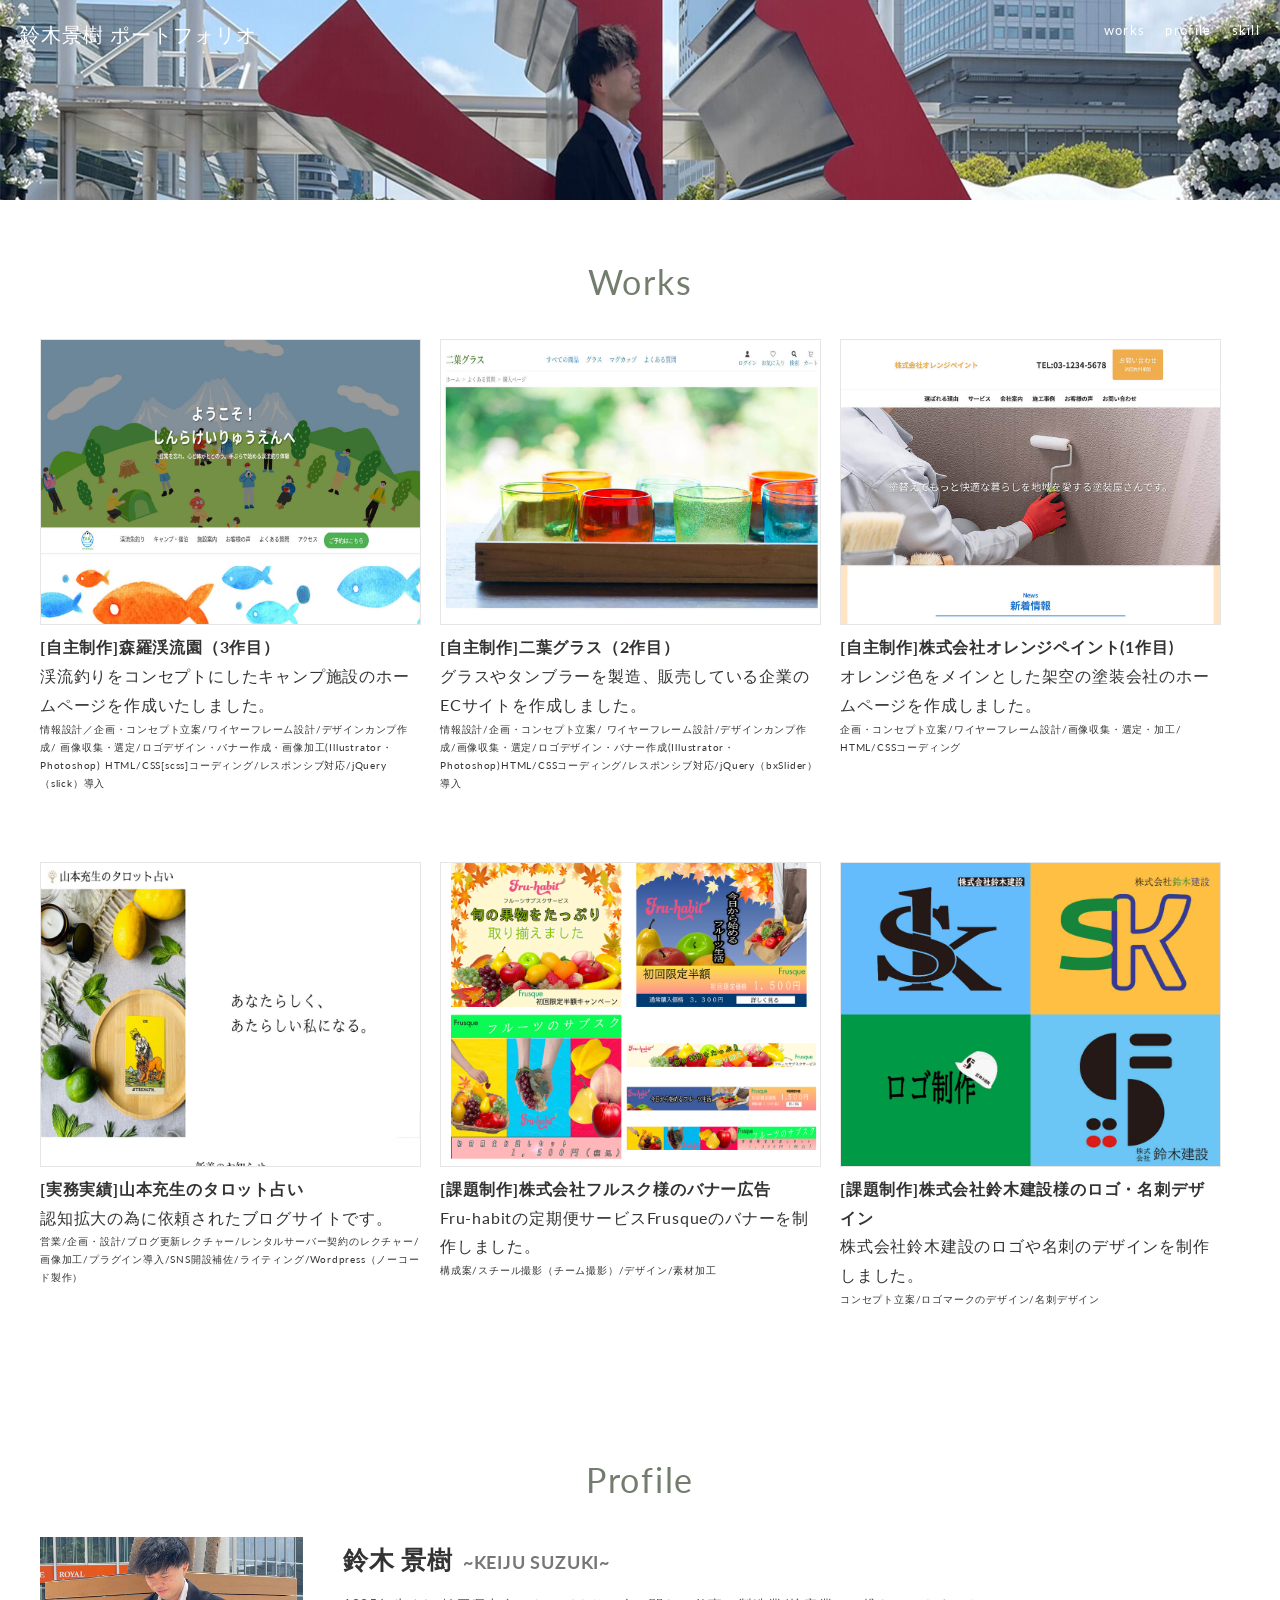
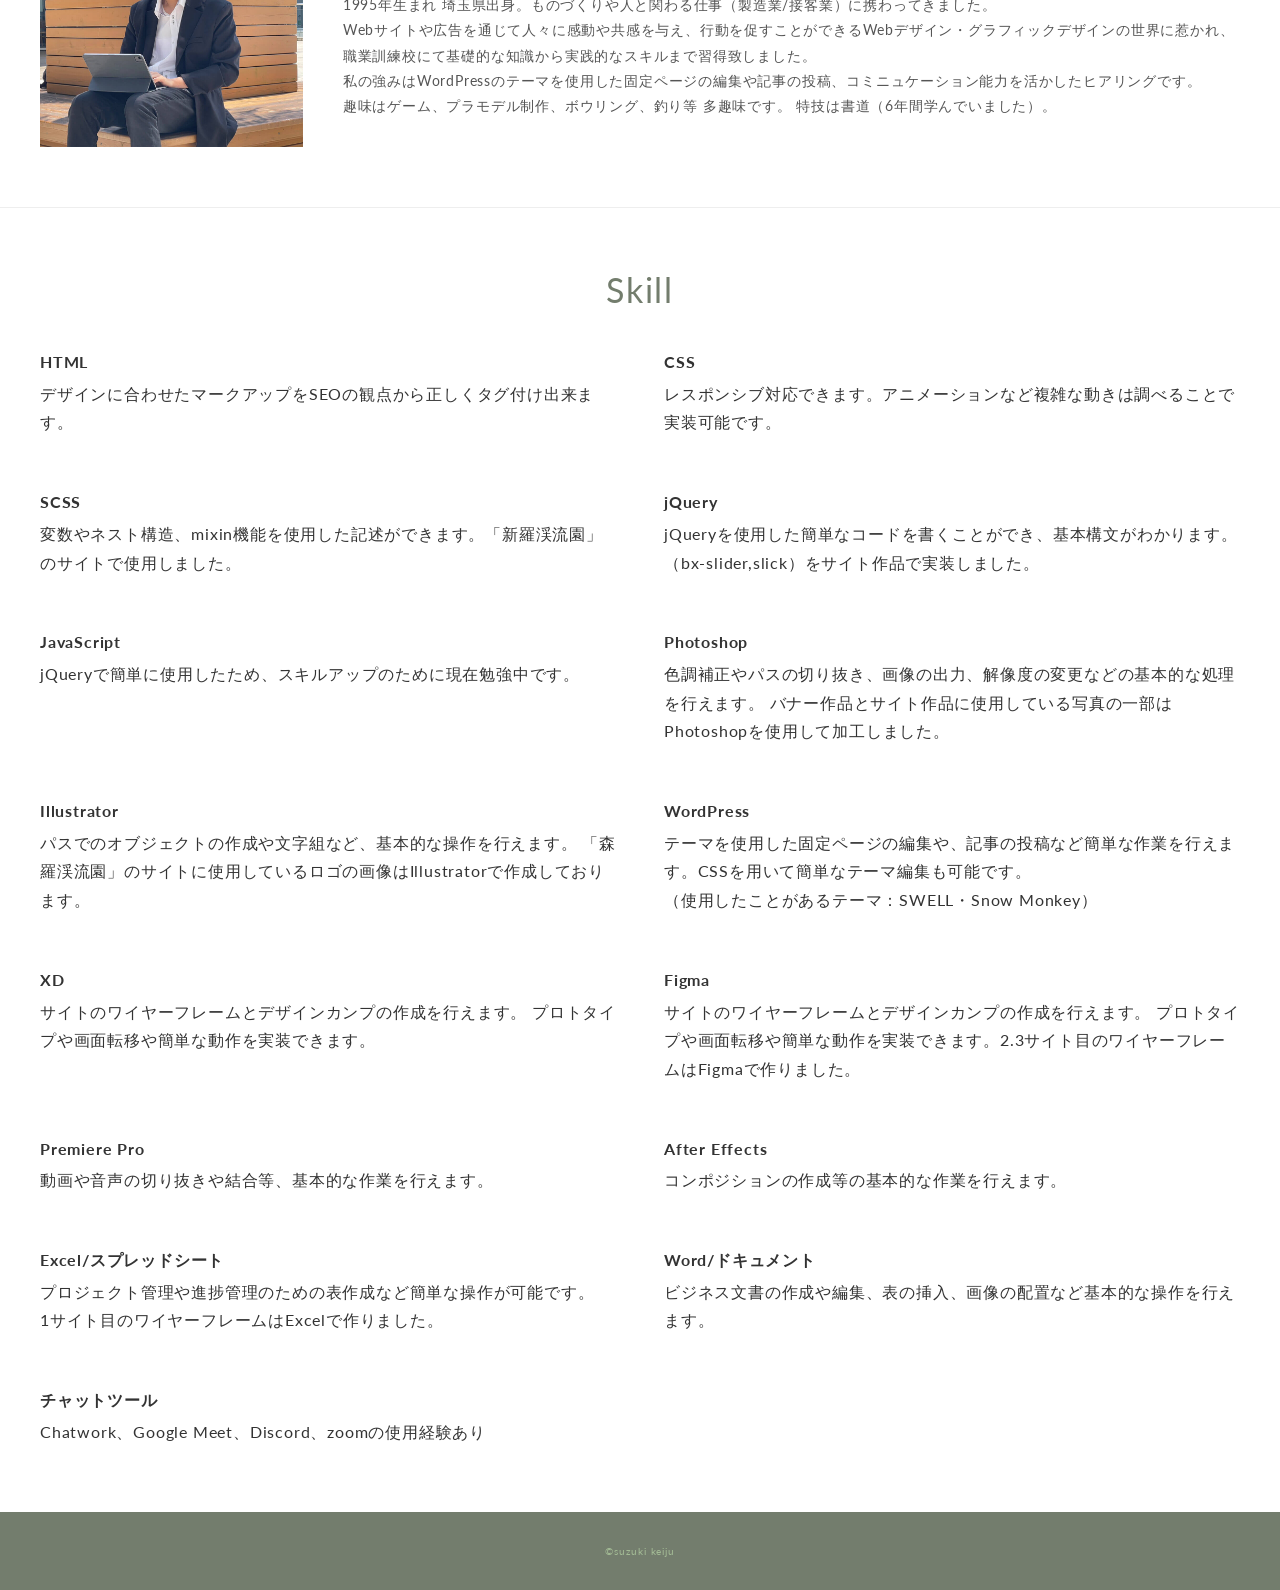
==== index.html @ d857f2e3 "Add files via upload" ====
<!DOCTYPE html>
<html lang="ja">

<head>
  <meta charset="utf-8">
  <meta name="viewport" content="width=device-width,initial-scale=1.0">
  <meta property="og:type" content="website">
  <meta property="og:title" content="鈴木 景樹 ポートフォリオ">
  <meta property="og:url" content="https://adjustacademy.com/d250300/d250312-210937/pf-suzuki/">
  <meta property="og:description" content="鈴木 景樹のポートフォリオサイトです。">
  <meta property="og:image" content="img/ogp.png">
  <meta name="description" content="鈴木 景樹のポートフォリオサイトです">
  <title>鈴木景樹 ポートフォリオ </title>
  <link rel="preconnect" href="https://fonts.gstatic.com">
  <link href="https://fonts.googleapis.com/css2?family=Lato&display=swap" rel="stylesheet">
  <link href="https://fonts.googleapis.com/css?family=Material+Icons+Outlined" rel="stylesheet">
  <link href="css/ress.css" media="all" rel="stylesheet" type="text/css">
  <link href="css/style.css" media="all" rel="stylesheet" type="text/css">
  <link rel="shortcut icon" href="img/favicon.ico">
  <link rel="canonical" href="https://adjustacademy.com/d250300/d250312-210937/pf-suzuki/">
</head>

<body>
  <div class="wrapper">

    <!-- header -->
    <header class="header">
      <div class="header-inner">
        <h1 class="header-logo">
          <a href="index.html">鈴木景樹 ポートフォリオ</a>
        </h1>
        <nav class="header-nav">
          <ul class="header-nav-list">
            <li class="header-nav-item"><a href="#works">works</a></li>
            <li class="header-nav-item"><a href="#profile">profile</a></li>
            <li class="header-nav-item"><a href="#skill">skill</a></li>
          </ul>
        </nav>
      </div>
    </header>
    <!-- /header -->

    <main class="content">
      <!-- main-visual -->
      <div class="main-visual">
        <div class="main-visual-img"></div>
      </div>
      <!-- /main-visual -->

      <!-- works -->
      <section class="works section" id="works">
        <div class="inner">
          <h2 class="title">Works</h2>
          <div class="works-list">
            <a class="works-item" href="three.html">
              <p class="works-img"><img src="./img/sinra.jpg" width="1200" height="900" alt="森羅渓流園の画像" /></p>
              <p class="works-name"><span>[自主制作]</span>森羅渓流園（3作目）</p>
              <p class="works-text">渓流釣りをコンセプトにしたキャンプ施設のホームページを作成いたしました。</p>
              <p class="works-info">情報設計／企画・コンセプト立案/ワイヤーフレーム設計/デザインカンプ作成/
                画像収集・選定/ロゴデザイン・バナー作成・画像加工(Illustrator・Photoshop) HTML/CSS[scss]コーディング/レスポンシブ対応/jQuery（slick）導入
              </p>
            </a>
            <a class="works-item" href="two.html">
              <p class="works-img"><img src="./img/futaba.jpg" width="1200" height="900" alt="二葉グラスの画像" /></p>
              <p class="works-name"><span>[自主制作]</span>二葉グラス（2作目）</p>
              <p class="works-text">グラスやタンブラーを製造、販売している企業のECサイトを作成しました。</p>
              <p class="works-info">情報設計/企画・コンセプト立案/ ワイヤーフレーム設計/デザインカンプ作成/画像収集・選定/ロゴデザイン・バナー作成(Illustrator・Photoshop)HTML/CSSコーディング/レスポンシブ対応/jQuery（bxSlider）導入</p>
            </a>
            <a class="works-item" href="one.html">
              <p class="works-img"><img src="./img/orange.jpg" width="1200" height="900" alt="株式会社オレンジペイントの画像" />
              </p>
              <h3 class="works-name"><span>[自主制作]</span>株式会社オレンジペイント(1作目)</h3>
              <p class="works-text">オレンジ色をメインとした架空の塗装会社のホームページを作成しました。</p>
              <p class="works-info">企画・コンセプト立案/ワイヤーフレーム設計/画像収集・選定・加工/ HTML/CSSコーディング</p>
            </a>
            <a class="works-item" href="yamamoto.html">
              <p class="works-img"><img src="img/yamamoto.jpg" width="1000" height="800" alt="山本充生のタロット占いのサイト画像" /></p>
              <p class="works-name"><span>[実務実績]</span>山本充生のタロット占い</p>
              <p class="works-text">認知拡大の為に依頼されたブログサイトです。</p>
              <p class="works-info">営業/企画・設計/ブログ更新レクチャー/レンタルサーバー契約のレクチャー/画像加工/プラグイン導入/SNS開設補佐/ライティング/Wordpress（ノーコード製作）
              </p>
            </a>
            <a class="works-item" href="banner.html">
              <p class="works-img"><img src="img/banner.jpg" width="1000" height="800" alt="株式会社フルスク様のバナー写真" />
              </p>
              <p class="works-name">[課題制作]株式会社フルスク様のバナー広告</p>
              <p class="works-text">Fru-habitの定期便サービスFrusqueのバナーを制作しました。</p>
              <p class="works-info">構成案/スチール撮影（チーム撮影）/デザイン/素材加工</p>
            </a>
            <a class="works-item" href="rogo.html">
              <p class="works-img"><img src="./img/rogo_main.jpg" width="1200" height="900" alt="ロゴ・名刺デザインの写真" /></p>
              <p class="works-name">[課題制作]株式会社鈴木建設様のロゴ・名刺デザイン</p>
              <p class="works-text">株式会社鈴木建設のロゴや名刺のデザインを制作しました。</p>
              <p class="works-info">コンセプト立案/ロゴマークのデザイン/名刺デザイン</p>
            </a>
          </div>
        </div>
      </section>
      <!-- /works -->

      <div class="profile-section" id="profile">
        <div class="inner">
          <h2 class="title">Profile</h2>
          <div class="profile-content">
            <div class="profile-image">
              <img src="./img/suzuki.jpg" width="400" height="300" alt="鈴木景樹の写真">
            </div>
            <div class="profile-text-content">
              <h3 class="profile-name">鈴木 景樹<span class="english-name">~KEIJU SUZUKI~</span></h3>
              <p class="profile-description">1995年生まれ
                埼玉県出身。ものづくりや人と関わる仕事（製造業/接客業）に携わってきました。<br>
                Webサイトや広告を通じて人々に感動や共感を与え、行動を促すことができるWebデザイン・グラフィックデザインの世界に惹かれ、職業訓練校にて基礎的な知識から実践的なスキルまで習得致しました。<br>
                私の強みはWordPressのテーマを使用した固定ページの編集や記事の投稿、コミニュケーション能力を活かしたヒアリングです。<br>
                趣味はゲーム、プラモデル制作、ボウリング、釣り等 多趣味です。 特技は書道（6年間学んでいました）。
              </p>
            </div>
          </div>
        </div>
      </div>
      <!-- / strengths  -->
    </main>
  </div>


  <!-- skill -->
  <section class="skill section" id="skill">
    <div class="inner">
      <h2 class="title">Skill</h2>
      <div class="skill-list">
        <div class="skill-item">
          <div class="skill-body">
            <h3 class="skill-name">HTML</h3>
            <p class="skill-text">デザインに合わせたマークアップをSEOの観点から正しくタグ付け出来ます。</p>
          </div>
        </div>
        <div class="skill-item">
          <div class="skill-body">
            <h3 class="skill-name">CSS</h3>
            <p class="skill-text">
              レスポンシブ対応できます。アニメーションなど複雑な動きは調べることで実装可能です。
            </p>
          </div>
        </div>
        <div class="skill-item">
          <div class="skill-body">
            <h3 class="skill-name">SCSS</h3>
            <p class="skill-text">
              変数やネスト構造、mixin機能を使用した記述ができます。「新羅渓流園」のサイトで使用しました。
            </p>
          </div>
        </div>
        <div class="skill-item">
          <div class="skill-body">
            <h3 class="skill-name">jQuery</h3>
            <p class="skill-text">
              jQueryを使用した簡単なコードを書くことができ、基本構文がわかります。<br>
              （bx-slider,slick）をサイト作品で実装しました。
            </p>
          </div>
        </div>
        <div class="skill-item">
          <div class="skill-body">
            <h3 class="skill-name">JavaScript</h3>
            <p class="skill-text">
              jQueryで簡単に使用したため、スキルアップのために現在勉強中です。
            </p>
          </div>
        </div>
        <div class="skill-item">
          <div class="skill-body">
            <h3 class="skill-name">Photoshop</h3>
            <p class="skill-text">
              色調補正やパスの切り抜き、画像の出力、解像度の変更などの基本的な処理を行えます。
              バナー作品とサイト作品に使用している写真の一部はPhotoshopを使用して加工しました。
            </p>
          </div>
        </div>
        <div class="skill-item">
          <div class="skill-body">
            <h3 class="skill-name">Illustrator</h3>
            <p class="skill-text">
              パスでのオブジェクトの作成や文字組など、基本的な操作を行えます。
              「森羅渓流園」のサイトに使用しているロゴの画像はIllustratorで作成しております。
            </p>
          </div>
        </div>
        <div class="skill-item">
          <div class="skill-body">
            <h3 class="skill-name">WordPress</h3>
            <p class="skill-text">
              テーマを使用した固定ページの編集や、記事の投稿など簡単な作業を行えます。CSSを用いて簡単なテーマ編集も可能です。<br>
              （使用したことがあるテーマ：SWELL・Snow Monkey）
            </p>
          </div>

        </div>
        <div class="skill-item">
          <div class="skill-body">
            <h3 class="skill-name">XD</h3>
            <p class="skill-text">
              サイトのワイヤーフレームとデザインカンプの作成を行えます。
              プロトタイプや画面転移や簡単な動作を実装できます。
            </p>
          </div>
        </div>
        <div class="skill-item">
          <div class="skill-body">
            <h3 class="skill-name">Figma</h3>
            <p class="skill-text">
              サイトのワイヤーフレームとデザインカンプの作成を行えます。
              プロトタイプや画面転移や簡単な動作を実装できます。2.3サイト目のワイヤーフレームはFigmaで作りました。
            </p>
          </div>
        </div>
        <div class="skill-item">
          <div class="skill-body">
            <h3 class="skill-name">Premiere Pro</h3>
            <p class="skill-text">
              動画や音声の切り抜きや結合等、基本的な作業を行えます。
            </p>
          </div>
        </div>
        <div class="skill-item">
          <div class="skill-body">
            <h3 class="skill-name">After Effects</h3>
            <p class="skill-text">
              コンポジションの作成等の基本的な作業を行えます。
            </p>
          </div>
        </div>
        <div class="skill-item">
          <div class="skill-body">
            <h3 class="skill-name">Excel/スプレッドシート</h3>
            <p class="skill-text">
              プロジェクト管理や進捗管理のための表作成など簡単な操作が可能です。<br>
              1サイト目のワイヤーフレームはExcelで作りました。
            </p>
          </div>
        </div>
        <div class="skill-item">
          <div class="skill-body">
            <h3 class="skill-name">Word/ドキュメント</h3>
            <p class="skill-text">
              ビジネス文書の作成や編集、表の挿入、画像の配置など基本的な操作を行えます。
            </p>
          </div>
        </div>
        <div class="skill-item">
          <div class="skill-body">
            <h3 class="skill-name">チャットツール</h3>
            <p class="skill-text">
              Chatwork、Google Meet、Discord、zoomの使用経験あり
            </p>
          </div>
        </div>
      </div>
    </div>
  </section>
  <!-- /skill -->


  <!-- footer -->
  <footer class="footer">
    <div class="copyright">&copy;suzuki keiju</div>
  </footer>
  <!-- /footer -->
  <script src="https://ajax.googleapis.com/ajax/libs/jquery/3.5.1/jquery.min.js"></script>
  <script type="text/javascript" src="js/script.js"></script>
</body>

</html>
---- css/ress.css ----
/*!
 * ress.css • v3.0.1
 * MIT License
 * github.com/filipelinhares/ress
 */

/* # =================================================================
   # Global selectors
   # ================================================================= */

html {
  box-sizing: border-box;
  word-break: normal;
  -moz-tab-size: 4;
  tab-size: 4;

  -webkit-text-size-adjust: 100%; /* Prevent adjustments of font size after orientation changes in iOS */
}

*,
::before,
::after {
  box-sizing: inherit;
  background-repeat: no-repeat; /* Set `background-repeat: no-repeat` to all elements and pseudo elements */
}

::before,
::after {
  vertical-align: inherit;
  text-decoration: inherit; /* Inherit text-decoration and vertical align to ::before and ::after pseudo elements */
}

* {
  margin: 0;
  padding: 0; /* Reset `padding` and `margin` of all elements */
}

/* # =================================================================
   # General elements
   # ================================================================= */

hr {
  overflow: visible; /* Show the overflow in Edge and IE */
  height: 0; /* Add the correct box sizing in Firefox */
}

details,
main {
  display: block; /* Render the `main` element consistently in IE. */
}

summary {
  display: list-item; /* Add the correct display in all browsers */
}

small {
  font-size: 80%; /* Set font-size to 80% in `small` elements */
}

[hidden] {
  display: none; /* Add the correct display in IE */
}

abbr[title] {
  /* Add the correct text decoration in Chrome, Edge, IE, Opera, and Safari */
  text-decoration: underline;
  text-decoration: underline dotted;
  border-bottom: none; /* Remove the bottom border in Chrome 57 */
}

a {
  background-color: transparent; /* Remove the gray background on active links in IE 10 */
}

a:active,
a:hover {
  outline-width: 0; /* Remove the outline when hovering in all browsers */
}

code,
kbd,
pre,
samp {
  font-family: monospace, monospace; /* Specify the font family of code elements */
}

pre {
  font-size: 1em; /* Correct the odd `em` font sizing in all browsers */
}

b,
strong {
  font-weight: bolder; /* Add the correct font weight in Chrome, Edge, and Safari */
}

/* https://gist.github.com/unruthless/413930 */
sub,
sup {
  position: relative;
  font-size: 75%;
  line-height: 0;
  vertical-align: baseline;
}

sub {
  bottom: -.25em;
}

sup {
  top: -.5em;
}

/* # =================================================================
   # Forms
   # ================================================================= */

input {
  border-radius: 0;
}

/* Replace pointer cursor in disabled elements */
[disabled] {
  cursor: default;
}

[type="number"]::-webkit-inner-spin-button,
[type="number"]::-webkit-outer-spin-button {
  height: auto; /* Correct the cursor style of increment and decrement buttons in Chrome */
}

[type="search"] {
  outline-offset: -2px; /* Correct the outline style in Safari */

  -webkit-appearance: textfield; /* Correct the odd appearance in Chrome and Safari */
}

[type="search"]::-webkit-search-decoration {
  -webkit-appearance: none; /* Remove the inner padding in Chrome and Safari on macOS */
}

textarea {
  overflow: auto; /* Internet Explorer 11+ */
  resize: vertical; /* Specify textarea resizability */
}

button,
input,
optgroup,
select,
textarea {
  font: inherit; /* Specify font inheritance of form elements */
}

optgroup {
  font-weight: bold; /* Restore the font weight unset by the previous rule */
}

button {
  overflow: visible; /* Address `overflow` set to `hidden` in IE 8/9/10/11 */
}

button,
select {
  text-transform: none; /* Firefox 40+, Internet Explorer 11- */
}

/* Apply cursor pointer to button elements */
button,
[type="button"],
[type="reset"],
[type="submit"],
[role="button"] {
  cursor: pointer;
  color: inherit;
}

/* Remove inner padding and border in Firefox 4+ */
button::-moz-focus-inner,
[type="button"]::-moz-focus-inner,
[type="reset"]::-moz-focus-inner,
[type="submit"]::-moz-focus-inner {
  padding: 0;
  border-style: none;
}

/* Replace focus style removed in the border reset above */
button:-moz-focusring,
[type="button"]::-moz-focus-inner,
[type="reset"]::-moz-focus-inner,
[type="submit"]::-moz-focus-inner {
  outline: 1px dotted ButtonText;
}

button,
html [type="button"],
/* Prevent a WebKit bug where (2) destroys native `audio` and `video`controls in Android 4 */
[type="reset"],
[type="submit"] {
  -webkit-appearance: button; /* Correct the inability to style clickable types in iOS */
}

/* Remove the default button styling in all browsers */
button,
input,
select,
textarea {
  border-style: none;
  background-color: transparent;
}

/* Style select like a standard input */
select {
  -webkit-appearance: none; /* Chrome 41+ */
  -moz-appearance: none; /* Firefox 36+ */
}

select::-ms-expand {
  display: none; /* Internet Explorer 11+ */
}

select::-ms-value {
  color: currentColor; /* Internet Explorer 11+ */
}

legend {
  display: table; /* Correct the text wrapping in Edge and IE */
  max-width: 100%; /* Correct the text wrapping in Edge and IE */
  max-width: 100%; /* Correct the text wrapping in Edge 18- and IE */
  white-space: normal; /* Correct the text wrapping in Edge and IE */
  color: inherit; /* Correct the color inheritance from `fieldset` elements in IE */
  border: 0; /* Correct `color` not being inherited in IE 8/9/10/11 */
}

::-webkit-file-upload-button {
  font: inherit; /* Change font properties to `inherit` in Chrome and Safari */
  color: inherit;
  /* Correct the inability to style clickable types in iOS and Safari */

  -webkit-appearance: button;
}

/* # =================================================================
   # Specify media element style
   # ================================================================= */

img {
  border-style: none; /* Remove border when inside `a` element in IE 8/9/10 */
}

/* Add the correct vertical alignment in Chrome, Firefox, and Opera */
progress {
  vertical-align: baseline;
}

/* # =================================================================
   # Accessibility
   # ================================================================= */

/* Hide content from screens but not screenreaders */
@media screen {
  [hidden~="screen"] {
    display: inherit;
  }
  [hidden~="screen"]:not(:active):not(:focus):not(:target) {
    position: absolute !important;
    clip: rect(0 0 0 0) !important;
  }
}

/* Specify the progress cursor of updating elements */
[aria-busy="true"] {
  cursor: progress;
}

/* Specify the pointer cursor of trigger elements */
[aria-controls] {
  cursor: pointer;
}

/* Specify the unstyled cursor of disabled, not-editable, or otherwise inoperable elements */
[aria-disabled] {
  cursor: default;
}
---- css/style.css ----
body {
  font-family: "Lato","Helvetica Neue",Arial,"Hiragino Kaku Gothic ProN","Hiragino Sans",Meiryo,sans-serif;
  font-size: 14px;
  line-height: 1.8;
  letter-spacing: .8px;
  color: #333;
}

a {
  transition: opacity .3s;
  text-decoration: none;
  color: #1ca9e3;
}

p {
  font-size: 16px;
  line-height: 1.8;
  letter-spacing: 0.8px;
  color: #333;
}

h4 {
  margin-top: 20px;
}

img {
  max-width: 100%;
  height: auto;
  vertical-align: bottom;
  border-style: none;
}

ul,
li {
  font-size: 16px;
  list-style: none;
  margin-bottom: 5px;
}

.pc-only {
  display: block;
}

.sp-only {
  display: none;
}

.fixed_btn {
  position: fixed;
  bottom: 20px;
  right: 20px;
  font-size: 16px;
  font-weight: 700;
  background-color: #f7a93a;
  color: #eee;
  border: none;
  border-radius: 50%;
  width: 100px;
  height: 100px;
  padding: 10px;
  cursor: pointer;
  box-shadow: #333;
  z-index: 1000;
}

/*--------------------------------
 レイアウト
---------------------------------*/
.section {
  padding: 65px 0;
}

.inner {
  max-width: 1400px;
  margin: 0 auto;
  padding: 0 40px;
  
}

.persona_main{
  display: flex;
  max-width: 100%;
  margin-bottom: 2.5em;
  border: 1px solid #333;
}

.persona-category {
  width: 150px;
  height: auto;
}

.persona-detail {
  width: 100%;
  height: auto;
}

.persona-category dt,
.persona-detail dt {
  background-color: #e6e6e6;
}

.persona-category dt,
.persona-category dd,
.persona-detail dt,
.persona-detail dd {
  border-top: 1px solid #333;
  border-left: 1px solid #333;
  padding: 5px;
}


/*--------------------------------
 見出し
---------------------------------*/
.title {
  font-size: 34px;
  font-weight: normal;
  line-height: 1;
  margin-bottom: 40px;
  text-align: center;
  letter-spacing: .05em;
  color: #737d6d;
}

.lead {
  margin-bottom: 30px;
  text-align: center;
}

/*--------------------------------
ヘッダー
---------------------------------*/
.header {
  position: fixed;
  top: 0;
  z-index: 1;
  width: 100%;
  transition: background-color .6s;
}

.header.active {
  background-color: #737d6d;
}

.header-inner {
  display: flex;
  align-items: center;
  justify-content: space-between;
  padding: 15px 20px;
}

.header-logo {
  font-size: 20px;
  font-weight: normal;
  line-height: 1.2;
  margin-right: 20px;
  letter-spacing: .05em;
}

.header-logo a {
  color: #fff;
}

.header-nav-list {
  display: flex;
  justify-content: space-between;
}

.header-nav-item:not(:last-child) {
  margin-right: 20px;
}

.header-nav-item a {
  font-size: 13px;
  padding: 5px 0;
  letter-spacing: .1em;
  color: #fff;
}

.header-nav-item a:hover {
  opacity: .8;
}

/*--------------------------------
 メインビジュアル
---------------------------------*/
.main-visual-img {
    max-width: 1400px;
    margin: 0 auto;
    height: 200px;
    background-image: url(../img/header.jpg);
    object-fit: cover;
    background-repeat: no-repeat;
    background-position: center;
    background-size: cover;
}

.strengths-name {
  margin-bottom: 10px;
  border-bottom: 1px solid #e6e6e6;
}

.strengths-text {
  margin: 10px 0 10px 0;
}


/*--------------------------------
 プロフィール
---------------------------------*/
.profile {
  padding: 50px 0;
  /* background-image: url(../img/back-img.jpeg); */
}

.profile-title {
  font-size: 2.0rem;
  margin-bottom: 20px;
  text-align: center;
  font-weight: bold;
  color: #333;
}

.profile-text {
  max-width: 800px;
  font-size: 1.0rem;
  margin: 0 auto;
  background-color: rgba(255, 255, 255, 0.8);
 
}

/*--------------------------------
 Works
---------------------------------*/
.works-list {
  display: flex;
  flex-wrap: wrap;
  margin-bottom: -40px;
}

.works-item {
  width: 31.74603%;
  margin-right: 1.58730%;
  margin-bottom: 50px;
  color: #333;
}

.works-item:hover {
  opacity: .9;
}

.works-item:nth-of-type(3n) {
  margin-right: 0;
}

.works-img img {
  border: 1px solid #e6e6e6;
  /* height: 300px;
  width: 100%;
  object-fit: cover; */
}

.works-name {
  font-size: 16px;
  font-weight: bold;
  margin-top: 8px;
}

.works-info {
  font-size: 10px;
  margin-bottom: 20px;
}

/* リスト */

.article {
  padding: 50px 0;
}

.article-inner {
  max-width: 1040px;
  margin: 0 auto;
  padding: 0 20px;
}

.article-title {
  margin-bottom: 20px;
  text-align: center;
}

.article-img {
  margin-bottom: 20px;
  text-align: center;
}

/* .article-img>a>img {
  max-width: 1024px;
  width: 72%;
  height: auto;
} */

.article-body {
  max-width: 1000px;
  margin: 0 auto;
}

.article-info-title {
  font-size: 15px;
}

.button-link {
  display: inline-block;
  padding: 0.6em 1.2em;
  background: linear-gradient(rgb(12, 49, 1), rgb(2, 177, 25));
  color: #fff;
  text-decoration: none;
  border-radius: 3px;
  font-weight: bold;
}

.article-body img {
  margin-bottom: 10px;
}

.article-body p {
  margin-bottom: 10px;
}

.home-link {
  text-align: center;
}

.article-info-title {
  font-size: 16px;
}

.article-info-table{
  border: 1px solid #e6e6e6;
  margin-bottom: 30px;
}
.article-info-table tbody tr td{
  border: 1px solid #e6e6e6;
  padding: 20px;
  text-align: unset;
}

.article-info-table tbody tr td span{
  display: block;
}

.article-info-table tbody tr td:first-child{
  background-color: #e6e6e6;
  text-align: start;
}

/*--------------------------------
 Skill
---------------------------------*/
.skill-list {
  display: flex;
  flex-wrap: wrap;
  justify-content: space-between;
  margin-bottom: -50px;
}

.skill-item {
  display: flex;
  align-items: flex-start;
  justify-content: space-between;
  width: 48%;
  margin-bottom: 50px;
}

.skill-img {
  width: 60px;
  height: auto;
  margin-right: 20px;
}

.skill-body {
  flex: 1;
}

.skill-name {
  margin-bottom: 3px;
}

/*--------------------------------
 Profile
---------------------------------*/
/* プロフィールセクション (前回と同じ) */
.profile-section {
    background-color: #fff;
    padding: 60px 0;
    border-bottom: 1px solid #eee;
}

.profile-content {
    display: flex;
    align-items: flex-start; 
    gap: 40px;
}

.profile-image {
    width: 400px;
    object-fit: cover; 
}

.profile-image img {
    max-width: 100%;
    width: 400px;
    height: auto;
    /* display: block;  */
}

.profile-text-content {
    flex-grow: 1; 
    min-width: 300px; 
}

.profile-name {
    font-size: 1.8em;
    margin-bottom: 10px;
    color: #333;
    text-align: left; 
}

.profile-name .english-name {
    font-size: 0.7em;
    color: #777;
    margin-left: 10px;
}

.profile-description {
    font-size: 1em;
    line-height: 1.8;
    color: #555;
    margin-bottom: 20px;
    text-align: left; 
}

/*--------------------------------
 ページトップ
---------------------------------*/
.page-top {
  font-weight: bold;
  padding: 10px;
  cursor: pointer;
  text-align: center;
  background-color: #e6e6e6;
}

.page-top .material-icons-outlined {
  vertical-align: bottom;
}

/*--------------------------------
 フッター
---------------------------------*/
.footer {
  padding: 30px;
  background-color: #737d6d;
}

.copyright {
  font-size: 10px;
  text-align: center;
  color: #a3bb95;
}

/*--------------------------------
 下層：Worksページ
---------------------------------*/
.article {
  padding: 50px 0;
}

.article-inner {
  max-width: 1020px;
  margin: 0 auto;
  padding: 0 20px;
}

.article-title {
  font-size: 2.2rem;
  font-weight: bold;
  color: #4C6A92;
  padding-bottom: 5px;
  border-bottom: 2px solid #6F8DB2;
  margin-bottom: 16px;
}

.article-img {
  margin-bottom: 20px;
  border: 1px solid #e6e6e6
}

.article-body {
  width: 100%;
  margin: 0 auto;
}

.article-info-title {
  margin: 25px 0 5px;
  font-size: 16px;
  font-weight: bold;
  color: #245337;
  padding-bottom: 5px;
  border-bottom: 2px solid #1e6514;
  
}

.article-body img {
  display: block;
  margin: 0 auto 30px auto;
}

.article-body p {
  margin-bottom: 10px;
}

.home-link {
  text-align: center;;
}


/* ペルソナの表示 */
.article-persona-img {
  display: flex;
  margin: 0 auto;
  height: auto;
  justify-content: space-between;
  gap: 10px;
}

.article-persona-img a {
  margin: 0 auto;
  height: auto;
}

/* three ペルソナ */
.img-box {
  height: 500px;
  overflow: scroll;
  border: 1px solid #838b9a;
}




/*media Queries 767
----------------------------------------------------*/
@media screen and (max-width: 820px) {
  body {
    font-size: 13px;
    line-height: 1.7;
  }

  .pc-only {
    display: none;
  }

  .sp-only {
    display: block;
  }

  /* 見出し */
  .title {
    font-size: 26px;
    margin-bottom: 30px;
  }

  /* レイアウト */
  .section {
    padding: 50px 0;
  }

  .inner {
    padding: 0 15px;
  }

  /* ヘッダー */
  .header-logo {
    font-size: 10px;
  }

  .header-nav-item:not(:last-child) {
    margin-right: 10px;
  }

  .header-nav-item a {
    font-size: 10px;
  }

  /* メインビジュアル */
  .main-visual-img {
    height: 200px;  
  }

  /* プロフィール */
  .profile {
    padding: 30px 0;
  }
  .profile-title {
    font-size: 20px;
  }

  /* Works */
  .works-name {
    font-size: 12px;
  }

  .works-list {
    justify-content: space-between;
  }

  .works-item {
    flex: 0 0 48%;
    margin-right: 0;
    margin-bottom: 30px;
  }

  /* Skill */
  .skill-list {
    display: block;
    margin-bottom: 0;
  }

  .skill-item {
    width: 100%;
    margin-bottom: 35px;
  }

  .skill-item:last-child {
    margin-bottom: 0;
  }

  /* profile */
     .profile-content {
        flex-direction: column; 
        align-items: center; 
        gap: 30px;
    }

    .profile-image {
        width: 350px;
    }

    /* .profile-name,
    .profile-description,
    .profile-email {
        text-align: center; 
    } */

  /* フッター */
  .footer {
    padding: 20px 0;
  }
}
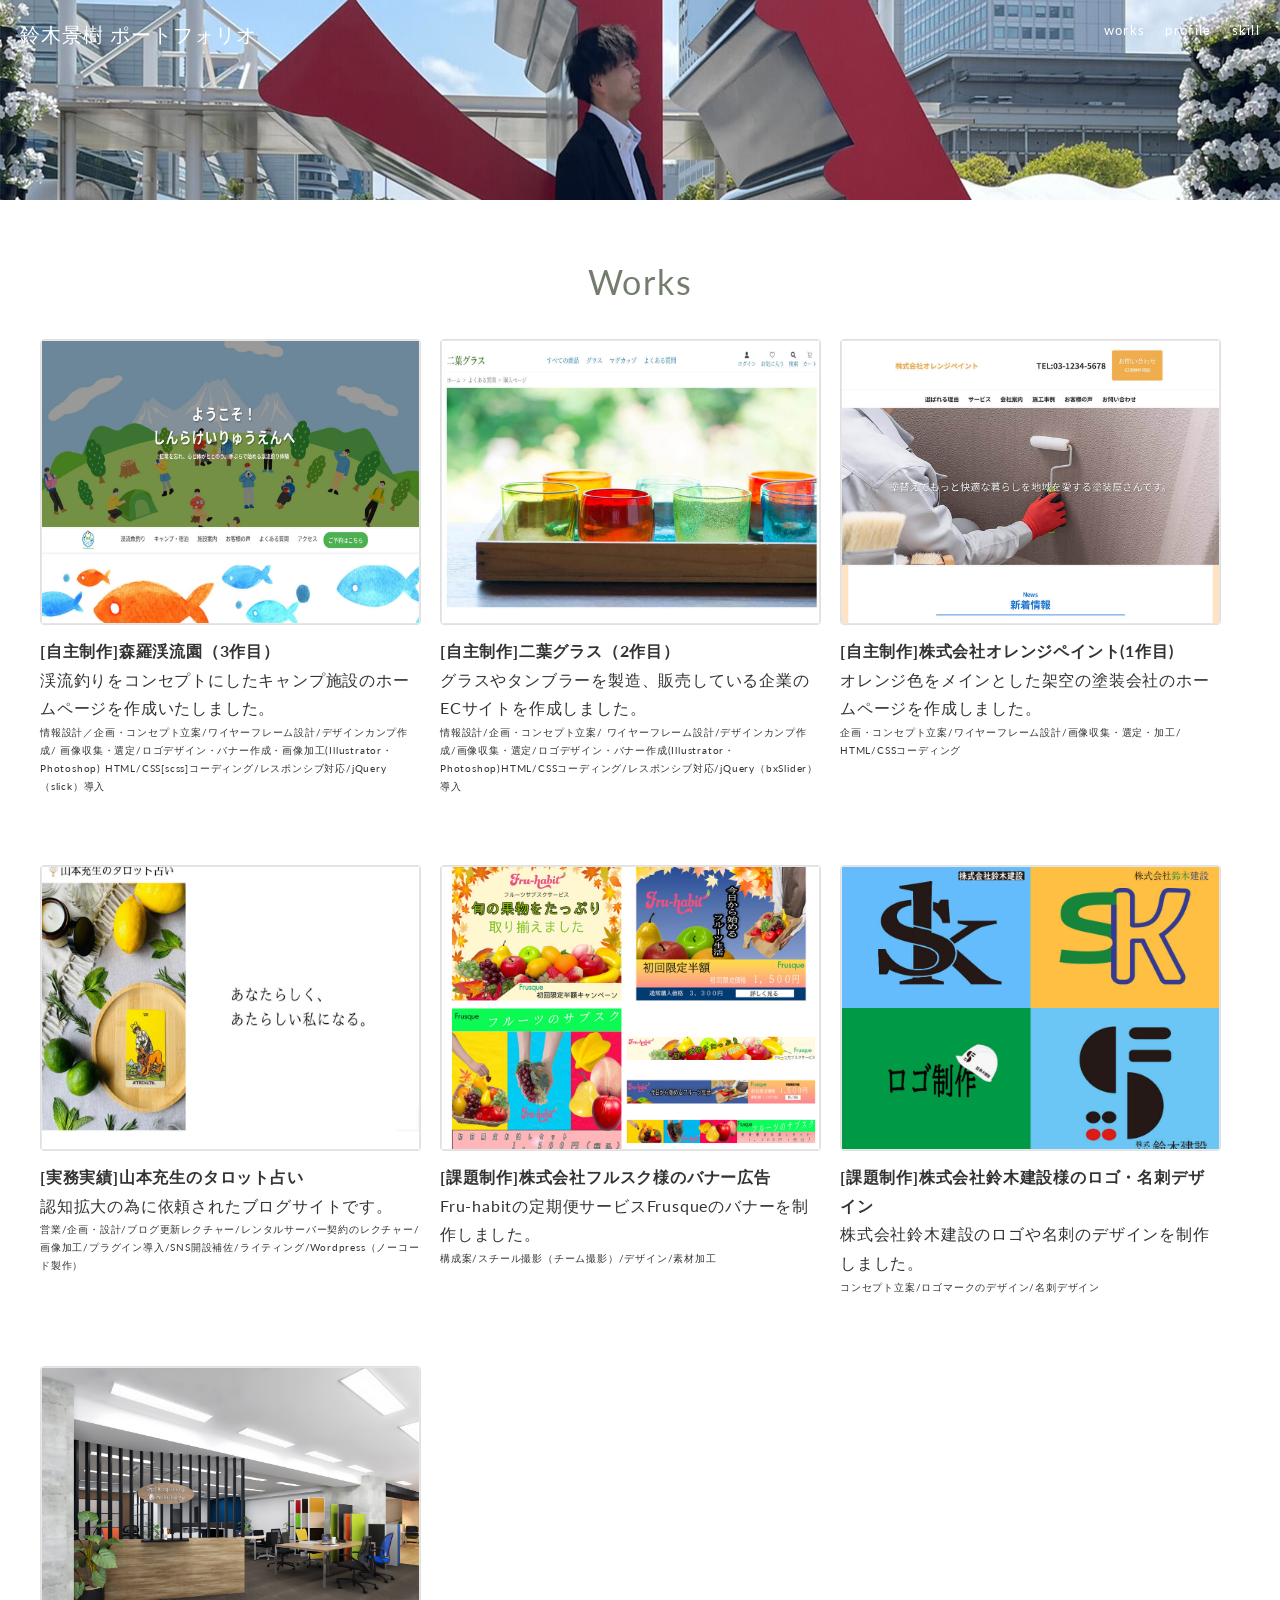
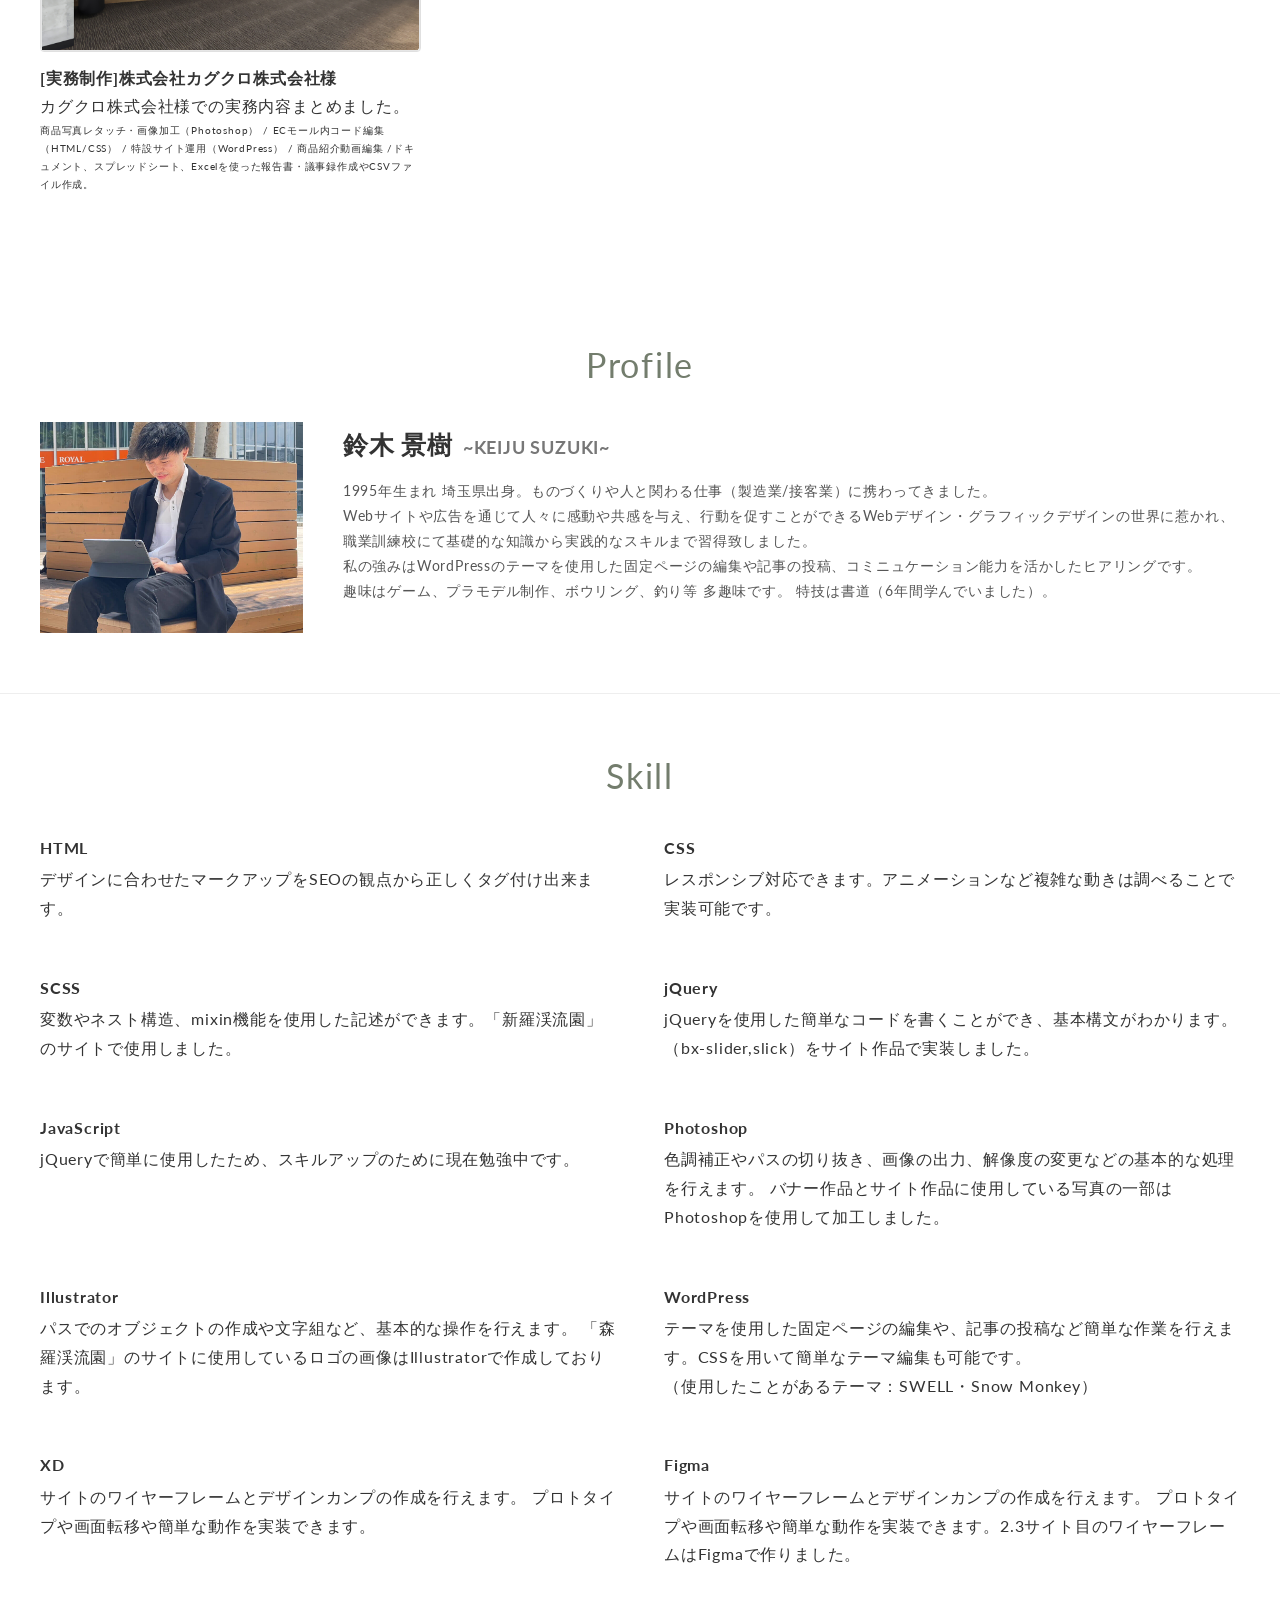
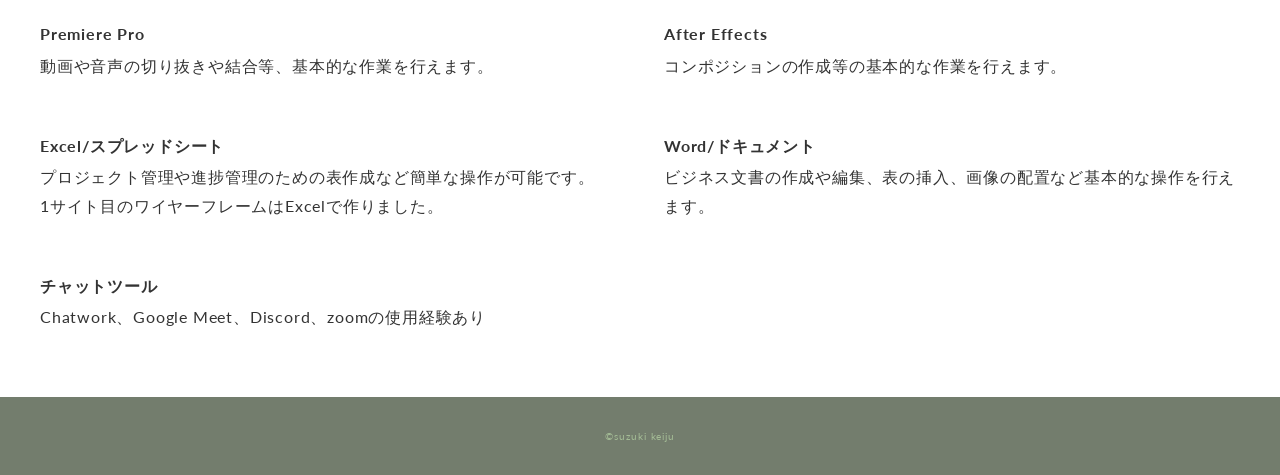
==== commit b74ecf2d: "Add files via upload" ====
--- a/index.html
+++ b/index.html
@@ -6,7 +6,7 @@
   <meta name="viewport" content="width=device-width,initial-scale=1.0">
   <meta property="og:type" content="website">
   <meta property="og:title" content="鈴木 景樹 ポートフォリオ">
-  <meta property="og:url" content="https://adjustacademy.com/d250300/d250312-210937/pf-suzuki/">
+  <meta property="og:url" content="https://keiju-suzuki.github.io/my-portfoliowebsite//">
   <meta property="og:description" content="鈴木 景樹のポートフォリオサイトです。">
   <meta property="og:image" content="img/ogp.png">
   <meta name="description" content="鈴木 景樹のポートフォリオサイトです">
@@ -17,7 +17,7 @@
   <link href="css/ress.css" media="all" rel="stylesheet" type="text/css">
   <link href="css/style.css" media="all" rel="stylesheet" type="text/css">
   <link rel="shortcut icon" href="img/favicon.ico">
-  <link rel="canonical" href="https://adjustacademy.com/d250300/d250312-210937/pf-suzuki/">
+  <link rel="canonical" href="https://keiju-suzuki.github.io/my-portfoliowebsite/">
 </head>
 
 <body>
@@ -92,6 +92,12 @@
               <p class="works-name">[課題制作]株式会社鈴木建設様のロゴ・名刺デザイン</p>
               <p class="works-text">株式会社鈴木建設のロゴや名刺のデザインを制作しました。</p>
               <p class="works-info">コンセプト立案/ロゴマークのデザイン/名刺デザイン</p>
+            </a>
+            <a class="works-item" href="kagukuro.html">
+              <p class="works-img"><img src="./img/kagukuro-main.jpg" width="1200" height="900" alt="カグクロ株式会社様の写真" /></p>
+              <p class="works-name">[実務制作]株式会社カグクロ株式会社様</p>
+              <p class="works-text">カグクロ株式会社様での実務内容まとめました。</p>
+              <p class="works-info">商品写真レタッチ・画像加工（Photoshop） / ECモール内コード編集（HTML/CSS） / 特設サイト運用（WordPress） / 商品紹介動画編集 /ドキュメント、スプレッドシート、Excelを使った報告書・議事録作成やCSVファイル作成。</p>
             </a>
           </div>
         </div>
--- a/css/style.css
+++ b/css/style.css
@@ -71,7 +71,7 @@
 }
 
 .inner {
-  max-width: 1400px;
+  max-width: 1500px;
   margin: 0 auto;
   padding: 0 40px;
   
@@ -185,7 +185,7 @@
  メインビジュアル
 ---------------------------------*/
 .main-visual-img {
-    max-width: 1400px;
+    max-width: 1500px;
     margin: 0 auto;
     height: 200px;
     background-image: url(../img/header.jpg);
@@ -278,7 +278,7 @@
 }
 
 .article-inner {
-  max-width: 1040px;
+  max-width: 1200px;
   margin: 0 auto;
   padding: 0 20px;
 }
@@ -300,7 +300,7 @@
 } */
 
 .article-body {
-  max-width: 1000px;
+  max-width: 1200px;
   margin: 0 auto;
 }
 
@@ -476,7 +476,7 @@
 }
 
 .article-inner {
-  max-width: 1020px;
+  max-width: 1200px;
   margin: 0 auto;
   padding: 0 20px;
 }
@@ -545,8 +545,73 @@
   border: 1px solid #838b9a;
 }
 
-
-
+/* ここからカグクロ*/
+/* ----------------------------------
+  制作・実務イメージ 2列グリッドレイアウト
+---------------------------------- */
+.work-grid {
+  display: flex;
+  flex-wrap: wrap;
+  gap: 30px 20px; 
+  margin-top: 20px;
+}
+
+.work-grid-item {
+  width: calc(50% - 10px); 
+  box-sizing: border-box;
+}
+
+.img-container {
+  overflow: hidden;
+  border-radius: 4px;
+  border: 1px solid #838b9a;
+  background-color: #f5f5f5;
+  margin-bottom: 0px;
+  aspect-ratio:  15/10;
+}
+
+.img-container a {
+  display: block;
+  width: 100%;
+  height: 100%;
+}
+
+.img-container img {
+  display: block;
+  width: 100%;
+  height: auto;
+}
+/* タイトルとリンクの設定 */
+.work-grid-title {
+  margin: 0 0 6px;
+  font-size: 1rem;
+}
+
+.work-grid-title a {
+  color: #333333; 
+  text-decoration: none;
+  display: inline-flex;
+  align-items: center;
+  gap: 4px;
+}
+
+/* 画像を包む枠の設定 */
+.works-img {
+  width: 100%;
+  aspect-ratio: 4 / 3; 
+  overflow: hidden;
+  border-radius: 4px; 
+  border: 1px solid #e0e0e0; 
+  margin-bottom: 12px;
+}
+
+/* 枠内の画像の設定 */
+.works-img img {
+  display: block;
+  width: 100%;
+  height: 100%;
+  object-fit: cover; 
+}
 
 /*media Queries 767
 ----------------------------------------------------*/
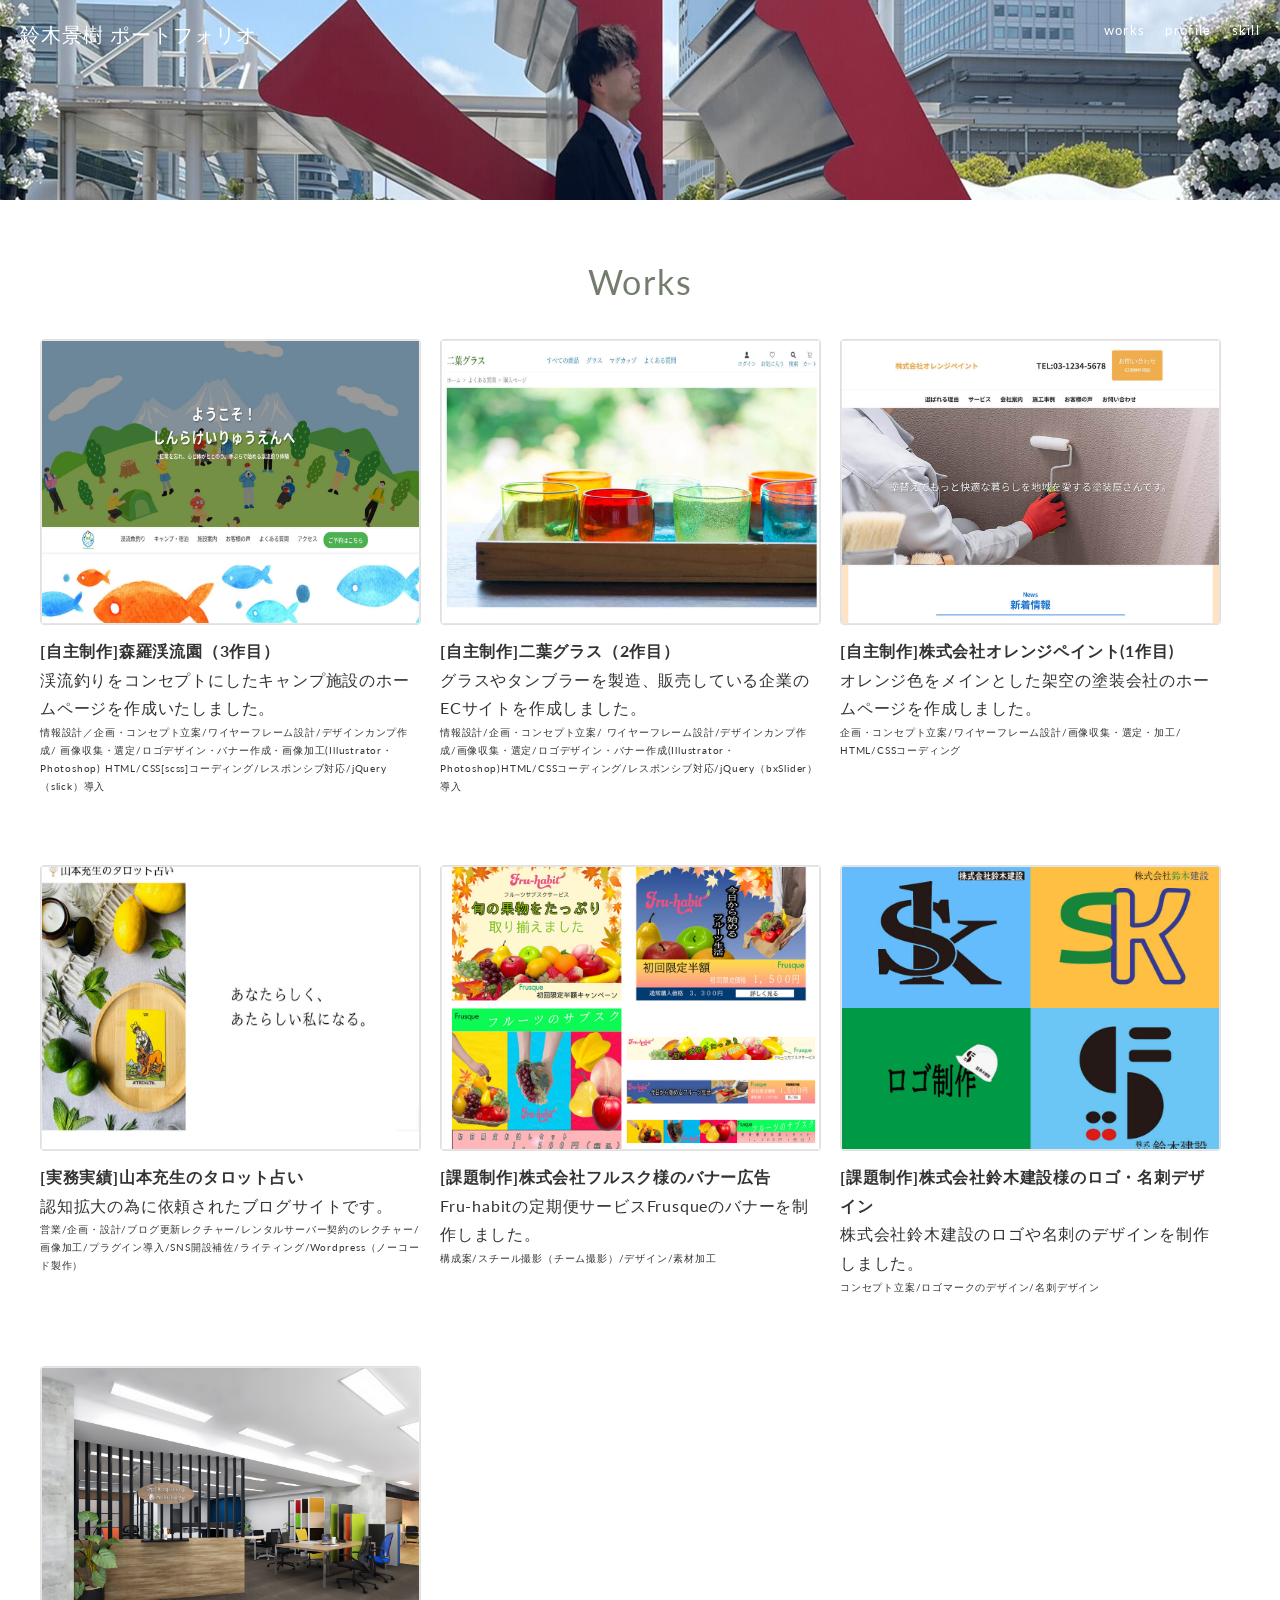
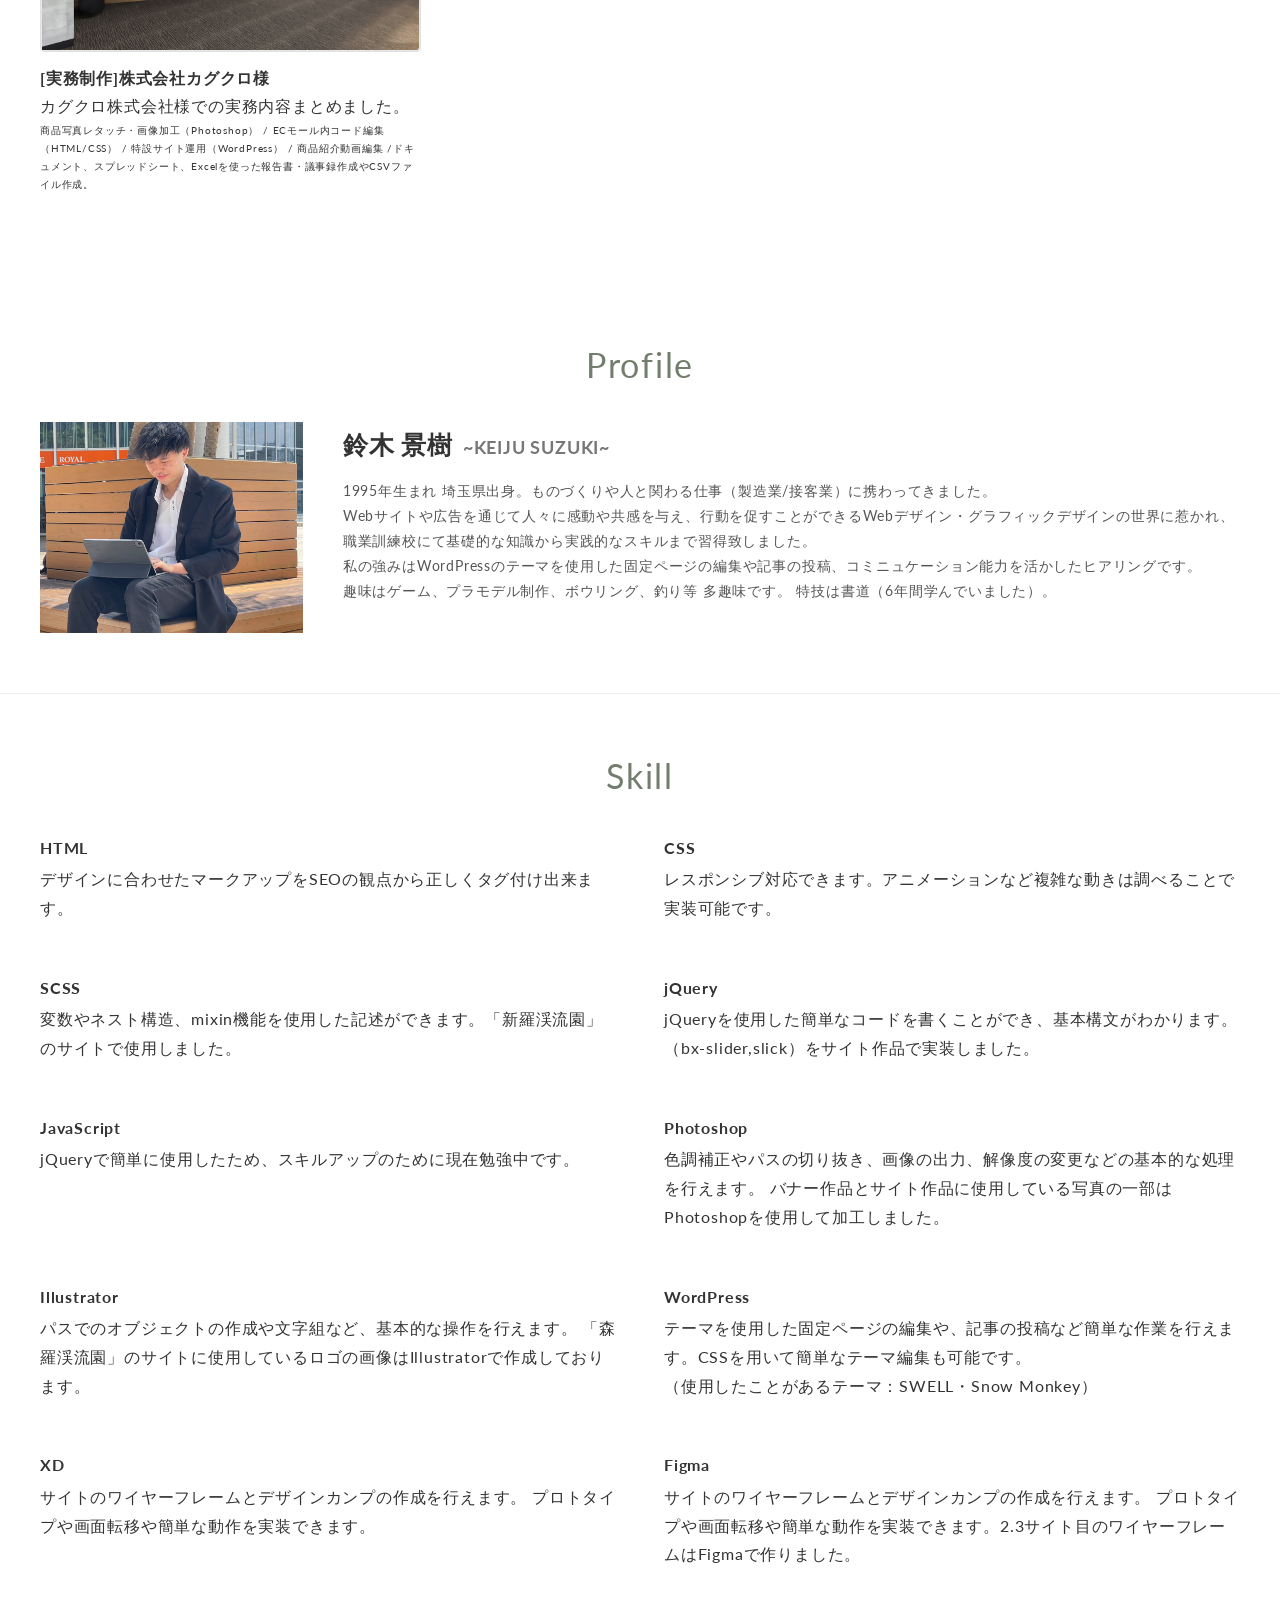
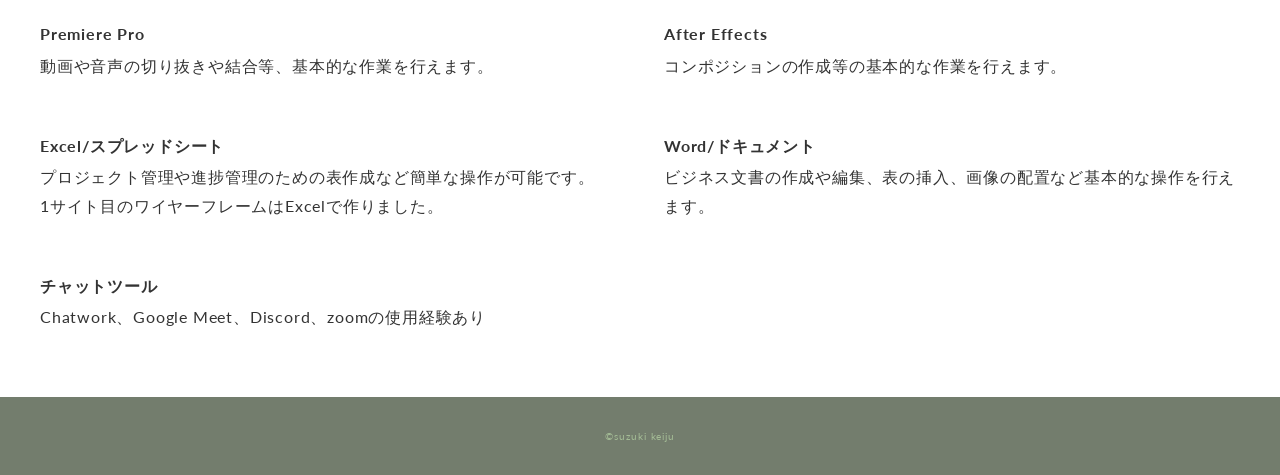
==== commit 6d931453: "Add files via upload" ====
--- a/index.html
+++ b/index.html
@@ -95,7 +95,7 @@
             </a>
             <a class="works-item" href="kagukuro.html">
               <p class="works-img"><img src="./img/kagukuro-main.jpg" width="1200" height="900" alt="カグクロ株式会社様の写真" /></p>
-              <p class="works-name">[実務制作]株式会社カグクロ株式会社様</p>
+              <p class="works-name">[実務制作]株式会社カグクロ様</p>
               <p class="works-text">カグクロ株式会社様での実務内容まとめました。</p>
               <p class="works-info">商品写真レタッチ・画像加工（Photoshop） / ECモール内コード編集（HTML/CSS） / 特設サイト運用（WordPress） / 商品紹介動画編集 /ドキュメント、スプレッドシート、Excelを使った報告書・議事録作成やCSVファイル作成。</p>
             </a>
